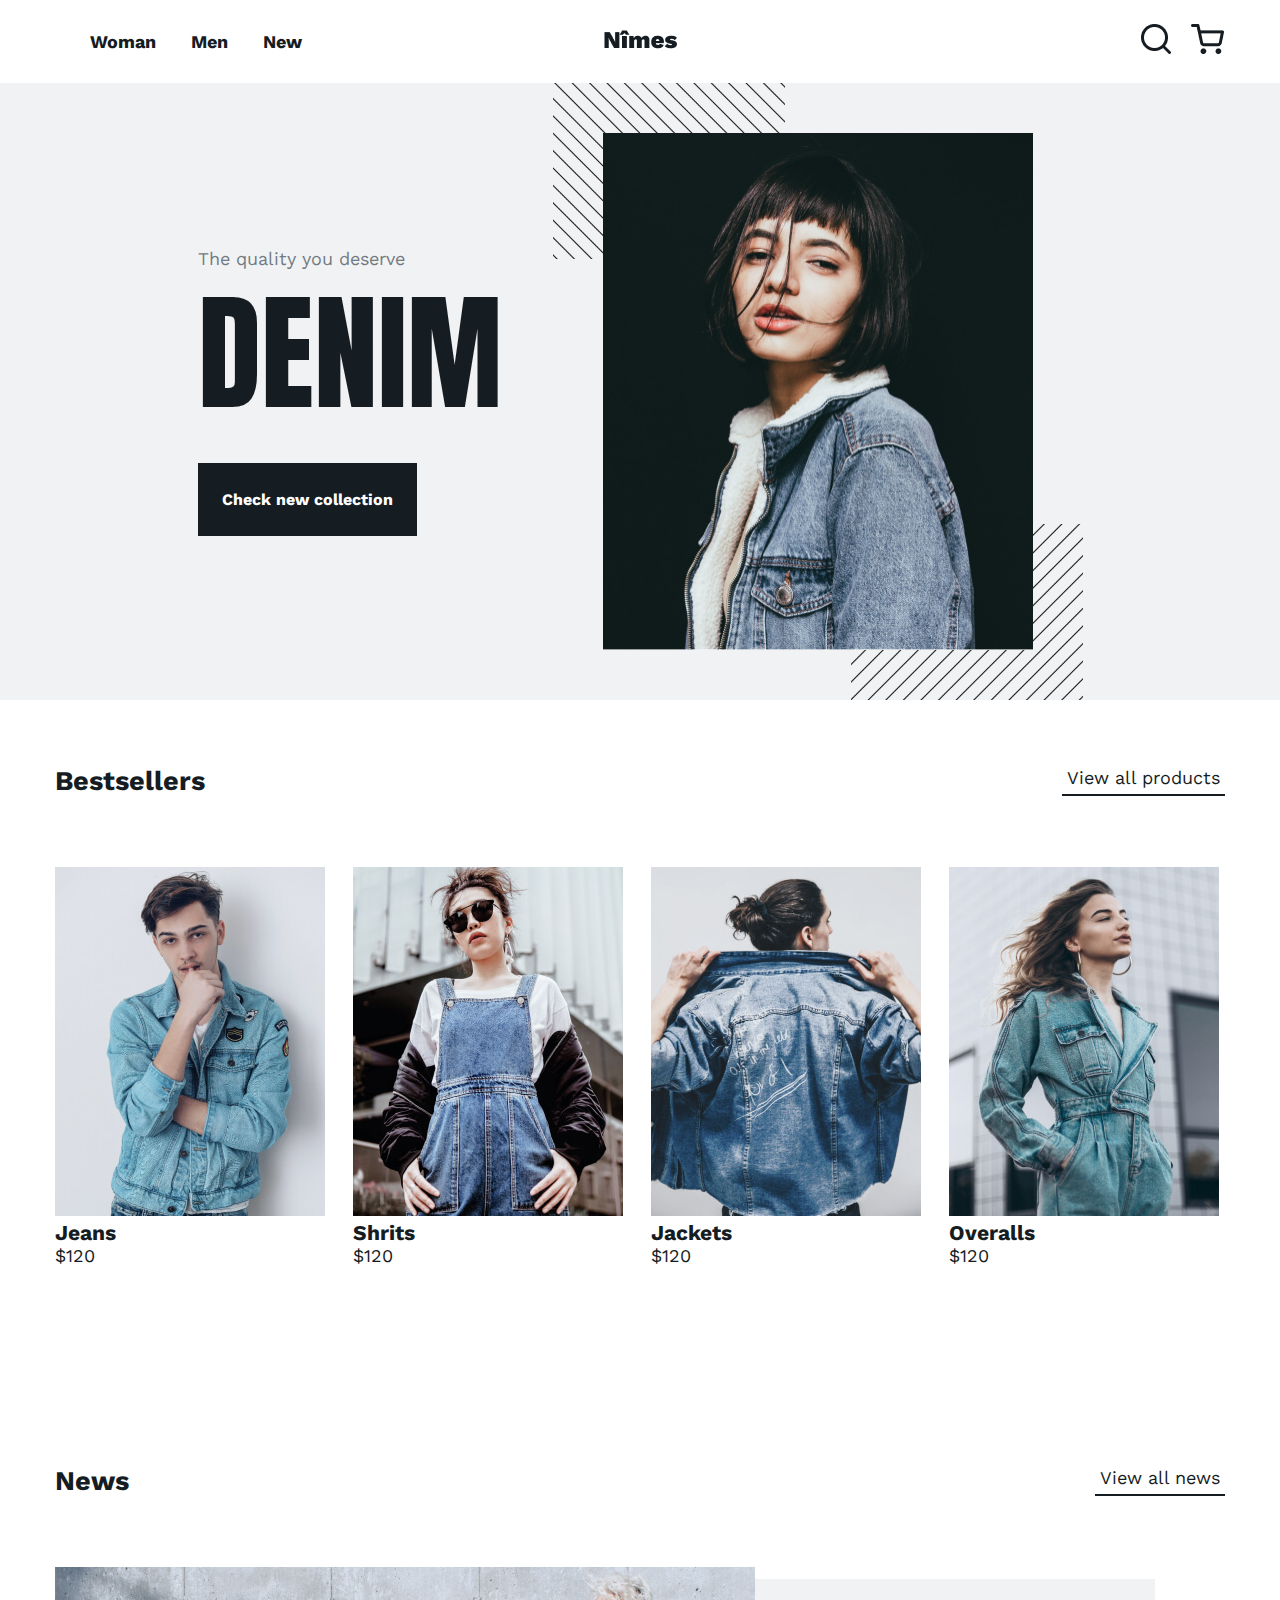
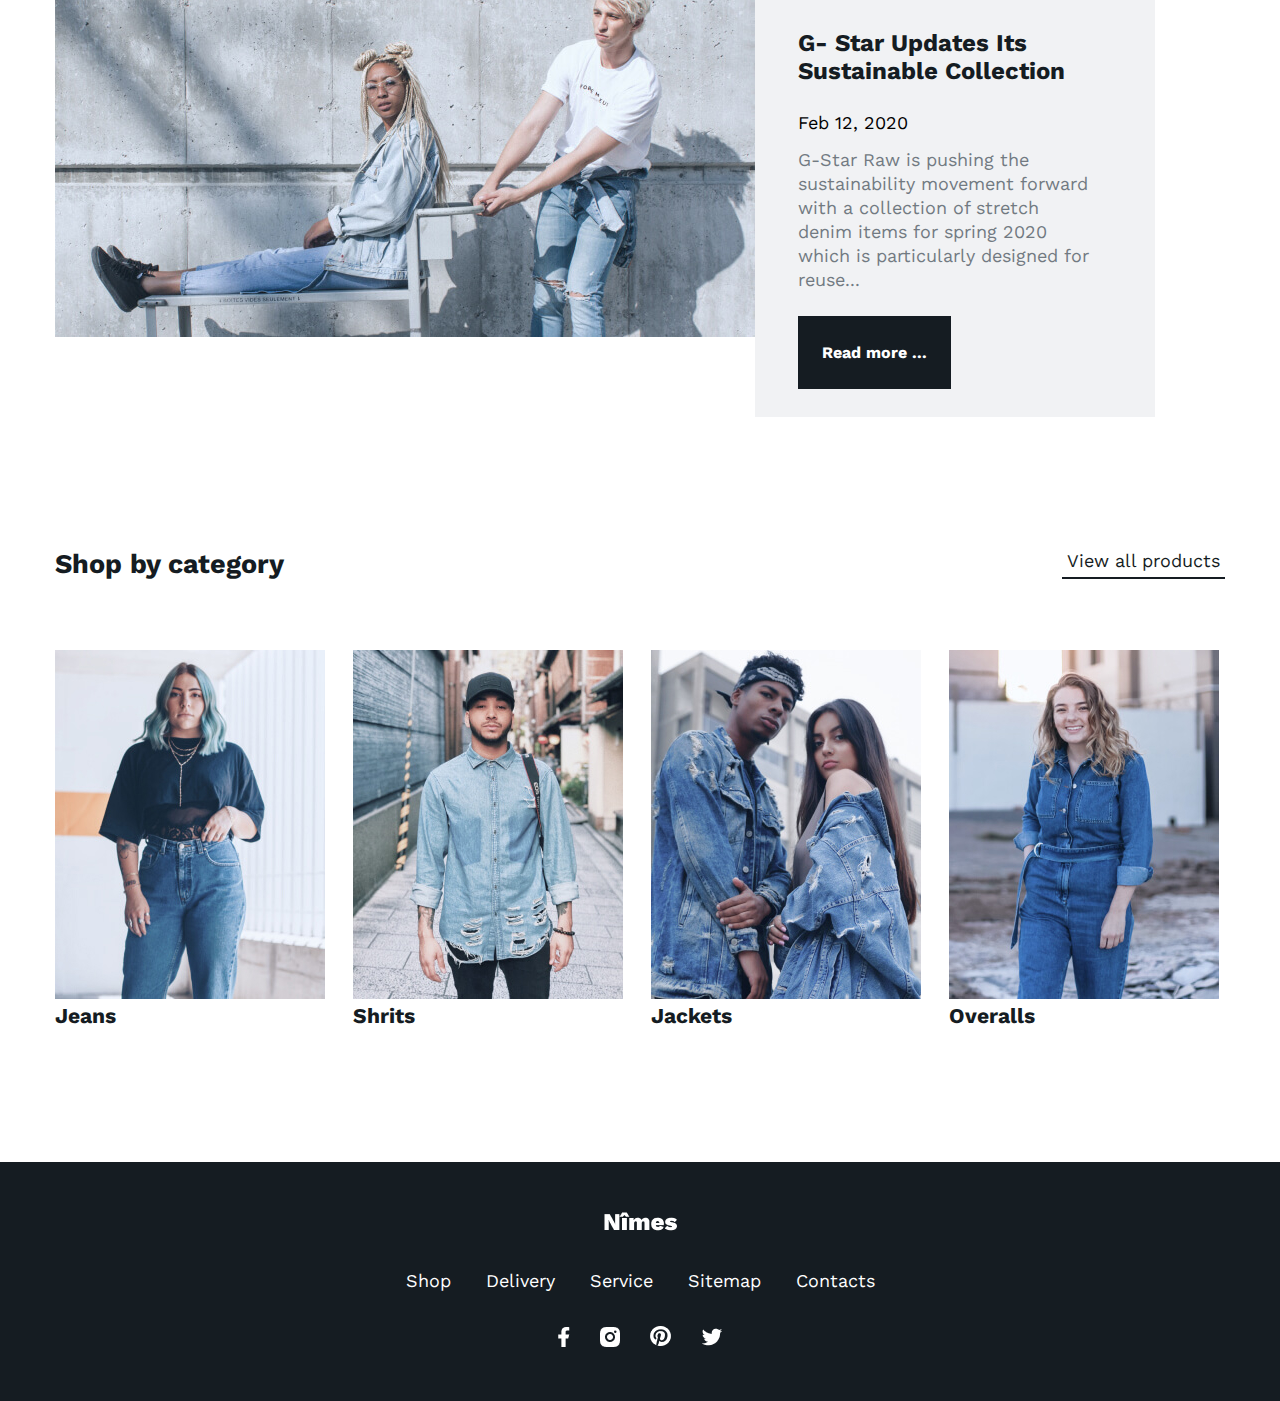
==== index.html @ dc033d05 "инициализировал git" ====
<!DOCTYPE html>
<html lang="ru">
  <head>
      <meta charset="UTF-8">
      <meta http-equiv="X-UA-Compatible" content="IE=edge">
      <meta name="viewport" content="width=device-width, initial-scale=1.0">
      <title>Nimes</title>
      <link rel="preconnect" href="https://fonts.googleapis.com">
      <link rel="preconnect" href="https://fonts.gstatic.com" crossorigin>
      <link href="https://fonts.googleapis.com/css2?family=Inter&display=swap" rel="stylesheet">      
      <link href="https://fonts.googleapis.com/css2?family=Anton&display=swap" rel="stylesheet">      
      <link href="https://fonts.googleapis.com/css2?family=Work+Sans:wght@400;500;600;700&display=swap" rel="stylesheet"> 
      <link rel="stylesheet" href="main.css">
       
  </head>
  <body>
    <header class="main-header">
      <div class="container">
        <nav class="menu">
          <a href="#" class="menu-link">Woman</a>
          <a href="#" class="menu-link">Men</a>
          <a href="#" class="menu-link">New</a>
        </nav>
        <a href="/" class="logo">
          <img src="./img/logo.png" alt="logotip">
        </a>
        <div class="main-header__btns btn-wrapper">
          <a href="/" class="btn-wrapper__link">
            <img src="./img/search-ico.png" alt="search">
          </a>
          <a href="/" class="btn-wrapper__link">
            <img src="./img/basket-ico.png" alt="basket">
          </a>          
        </div>
      </div>
    </header>
    <main>
      <section class="intro">
        <div class="container">
          <div class="intro-list-text">
            <h1 class="intro-title">The quality you deserve</h1>
            <p class="intro-text">DENIM</p>
            <a class="intro-link default-btn" href="/">Check new collection</a>            
          </div>        
          <div class="intro-img-column">            
            <img class="intro-img" src="./img/intro_photo.jpg" width="430" height="517" alt="intro">          
          </div>
        </div>
      </section>      
      <section class="bestsellers main-section">
        <div class="container">
          <header class="title-link">
            <h2 class="title-link__title">Bestsellers</h2>          
            <a href="#" class="title-link__link">View all products</a>        
          </header>
          <ul class="catalog-list catalog-list--min-gap">
            <li class="catalog-list__item">
              <a href="#" class="catalog-list__link">
                <div class="catalog-list__img"><img src="./img/63 1.png" alt="jacket"></div>
                <h3 clas="heades-product">Jeans</h3>  
                <p>$120</p>              
              </a>
            </li>           
            <li class="catalog-list__item">
              <a href="#" class="catalog-list__link">
                <div class="catalog-list__img"> <img src="./img/64 1.png" alt="overalls"></div>
                <h3 clas="heades-product">Shrits</h3>  
                <p>$120</p>              
              </a>
            </li>
            <li class="catalog-list__item">
              <a href="catalog.html" class="catalog-list__link">
                <div class="catalog-list__img"><img src="./img/62 1.png" alt="jacket"></div>
                <h3 clas="heades-product">Jackets</h3>  
                <p>$120</p>              
              </a>
            </li>
            <li class="catalog-list__item">
              <a href="#" class="catalog-list__link">
                <div class="catalog-list__img"><img src="./img/65 1.png" alt="overalls"></div>
                <h3 clas="heades-product">Overalls</h3>
                <p>$120</p>                
              </a>
            </li>
          </ul>          
        </div>
      </section>
      <section class="main-news main-section">
        <div class="container">
          <header class="title-link">
            <h2 class="title-link__title">News</h2>
            <a href="#" class="title-link__link">View all news</a>        
          </header>
          <div class="main-news__wrapper">
            <div class="main-news__img">
              <img src="./img/main-news-img.jpg" alt="Main news picture">
            </div>
            <div class="main-news__diagonal">
              <article class="main-news__article">
                <h3 class="main-news__title">G- Star Updates Its Sustainable Collection</h3>
                <p class="main-news__date">Feb 12, 2020</p>
                <p class="main-news__text">G-Star Raw is pushing the sustainability movement forward with a collection of stretch denim items for spring 2020 which is particularly designed for reuse...</p>
                <a class="main-news__link default-btn" href="#">Read more ...</a>
              </article>
            </div>
          </div>
        </div>
      </section>
      <section class="main-category main-section">
        <div class="container">
          <header class="title-link">
            <h2 class="title-link__title">Shop by category</h2>          
            <a href="#" class="title-link__link">View all products</a>        
          </header>
          <ul class="catalog-list catalog-list--min-gap">
            <li class="catalog-list__item">
              <a href="#" class="catalog-list__link">
                <div class="catalog-list__img"><img src="./img/jeans.jpg" alt="jacket"></div>
                <h3 clas="heades-product">Jeans</h3>                
              </a>
            </li>           
            <li class="catalog-list__item">
              <a href="#" class="catalog-list__link">
                <div class="catalog-list__img"> <img src="./img/shirts.jpg" alt="overalls"></div>
                <h3 clas="heades-product">Shrits</h3>                
              </a>
            </li>
            <li class="catalog-list__item">
              <a href="catalog.html" class="catalog-list__link">
                <div class="catalog-list__img"><img src="./img/jackets.jpg" alt="jacket"></div>
                <h3 clas="heades-product">Jackets</h3>                
              </a>
            </li>
            <li class="catalog-list__item">
              <a href="#" class="catalog-list__link">
                <div class="catalog-list__img"><img src="./img/overalls.jpg" alt="overalls"></div>
                <h3 clas="heades-product">Overalls</h3>                
              </a>
            </li>
          </ul>
        </div>
      </section>  
    </main>
    <footer class="main-footer">
      <a href="/" class="main-footer-logowite">
        <img src="./img/logowite.png" alt="logotip">
      </a>
      <ul class="footer-navigation">
        <li class="footer-navigation-item">
          <a class="footer-navigation-link" href="#">Shop</a>
        </li>
        <li class="footer-navigation-item">
          <a class="footer-navigation-link" href="#">Delivery</a>
        </li>
        <li class="footer-navigation-item">
          <a class="footer-navigation-link" href="#">Service</a>
        </li>
        <li class="footer-navigation-item">
          <a class="footer-navigation-link" href="#">Sitemap</a>
        </li>
        <li class="footer-navigation-item">
          <a class="footer-navigation-link" href="#">Contacts</a>
        </li>   
      </ul>
      <ul class="social-networks">
        <li class="footer-navigation-item">
          <a href="/" class="footer-face">
            <img src="./img/face.png" alt="facebook">
          </a>
        </li>
        <li class="footer-navigation-item">
          <a href="/" class="footer-insta">
            <img src="./img/insta.png" alt="instagram">
          </a>
        </li>
        <li class="footer-navigation-item">
          <a href="/" class="footer-pinterest">
            <img src="./img/pinterest.png" alt="pinterest">
          </a>
        </li>
        <li class="footer-navigation-item">
          <a href="/" class="footer-twitter">
            <img src="./img/twitter.png" alt="twitter">
          </a>
        </li>
      </ul>      
    </footer>
  
  </body>
</html>
---- main.css ----
@import url('styles/css/reset.css');
@import url('styles/css/global.css');
@import url('styles/css/intro.css');
@import url('styles/css/title-link.css');
@import url('styles/css/main-news.css');
@import url('styles/css/catalog.css');
@import url('styles/css/header.css');
@import url('styles/css/footer.css');
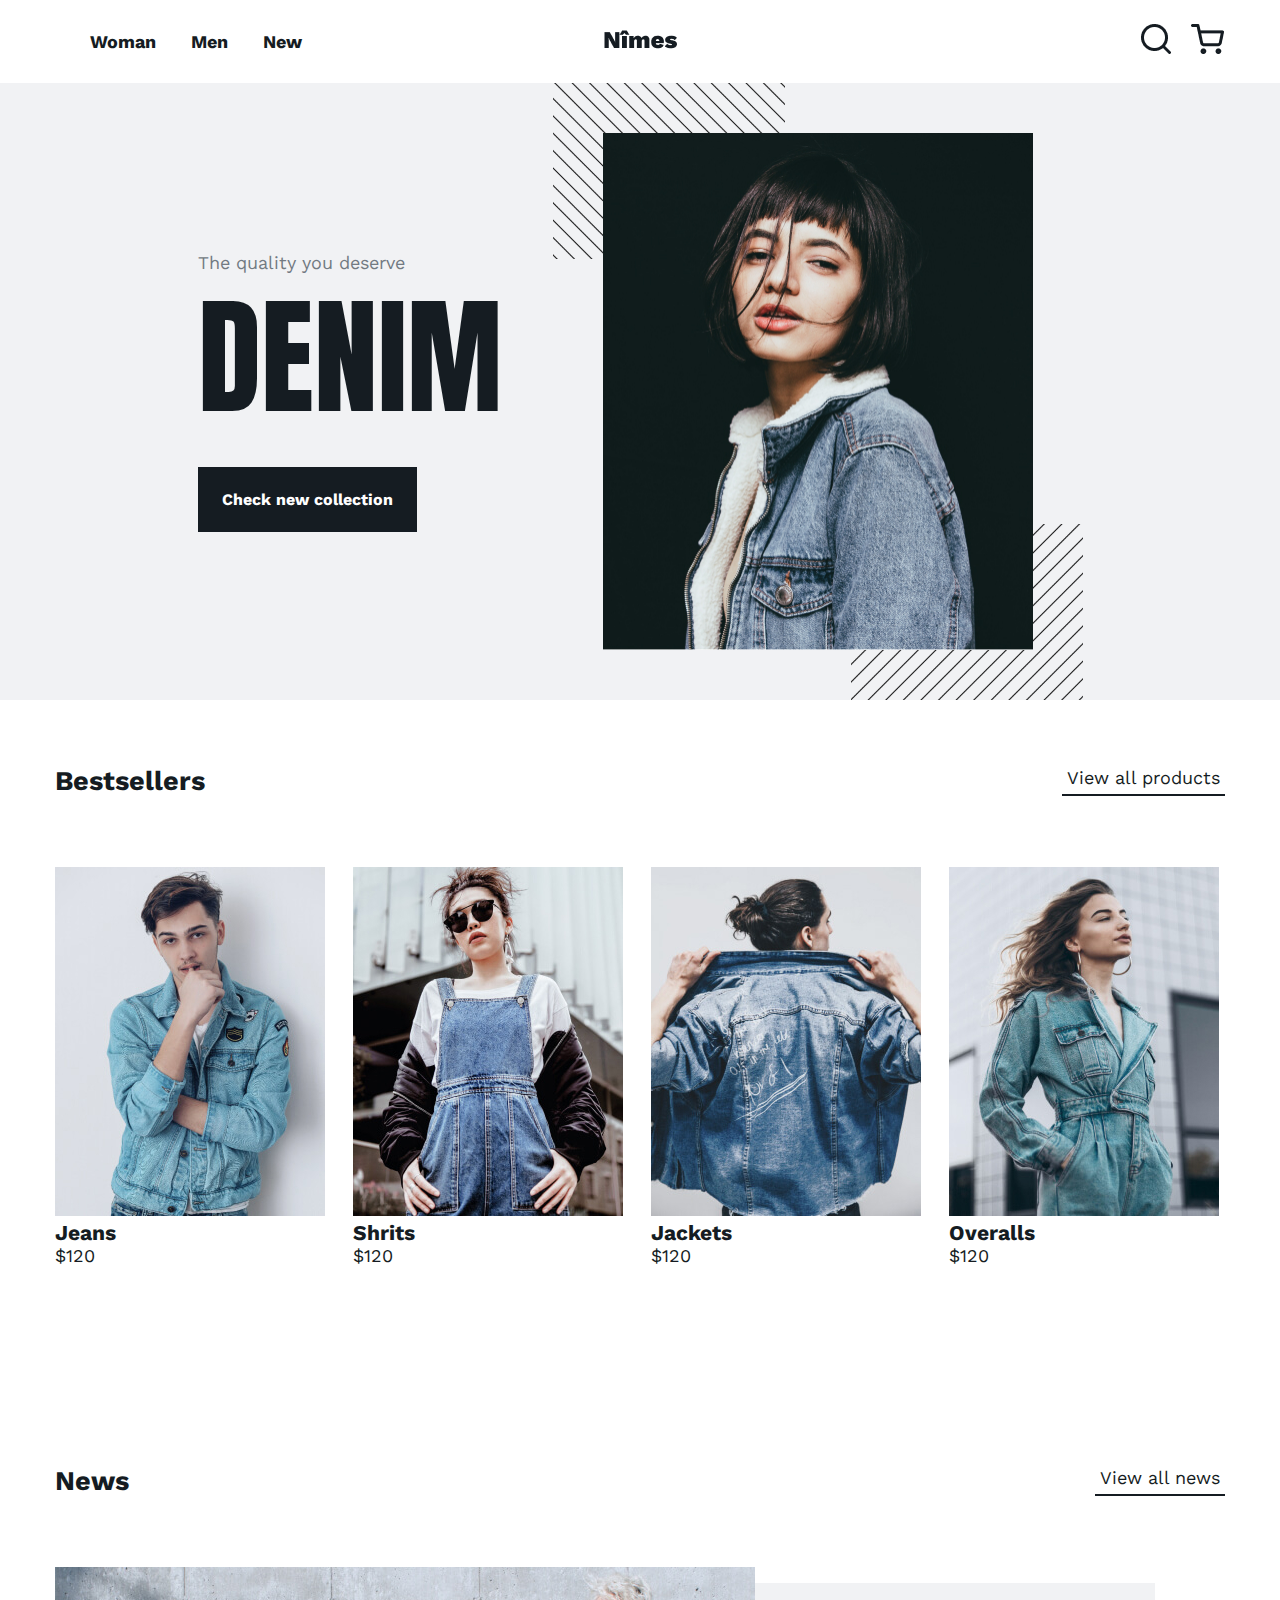
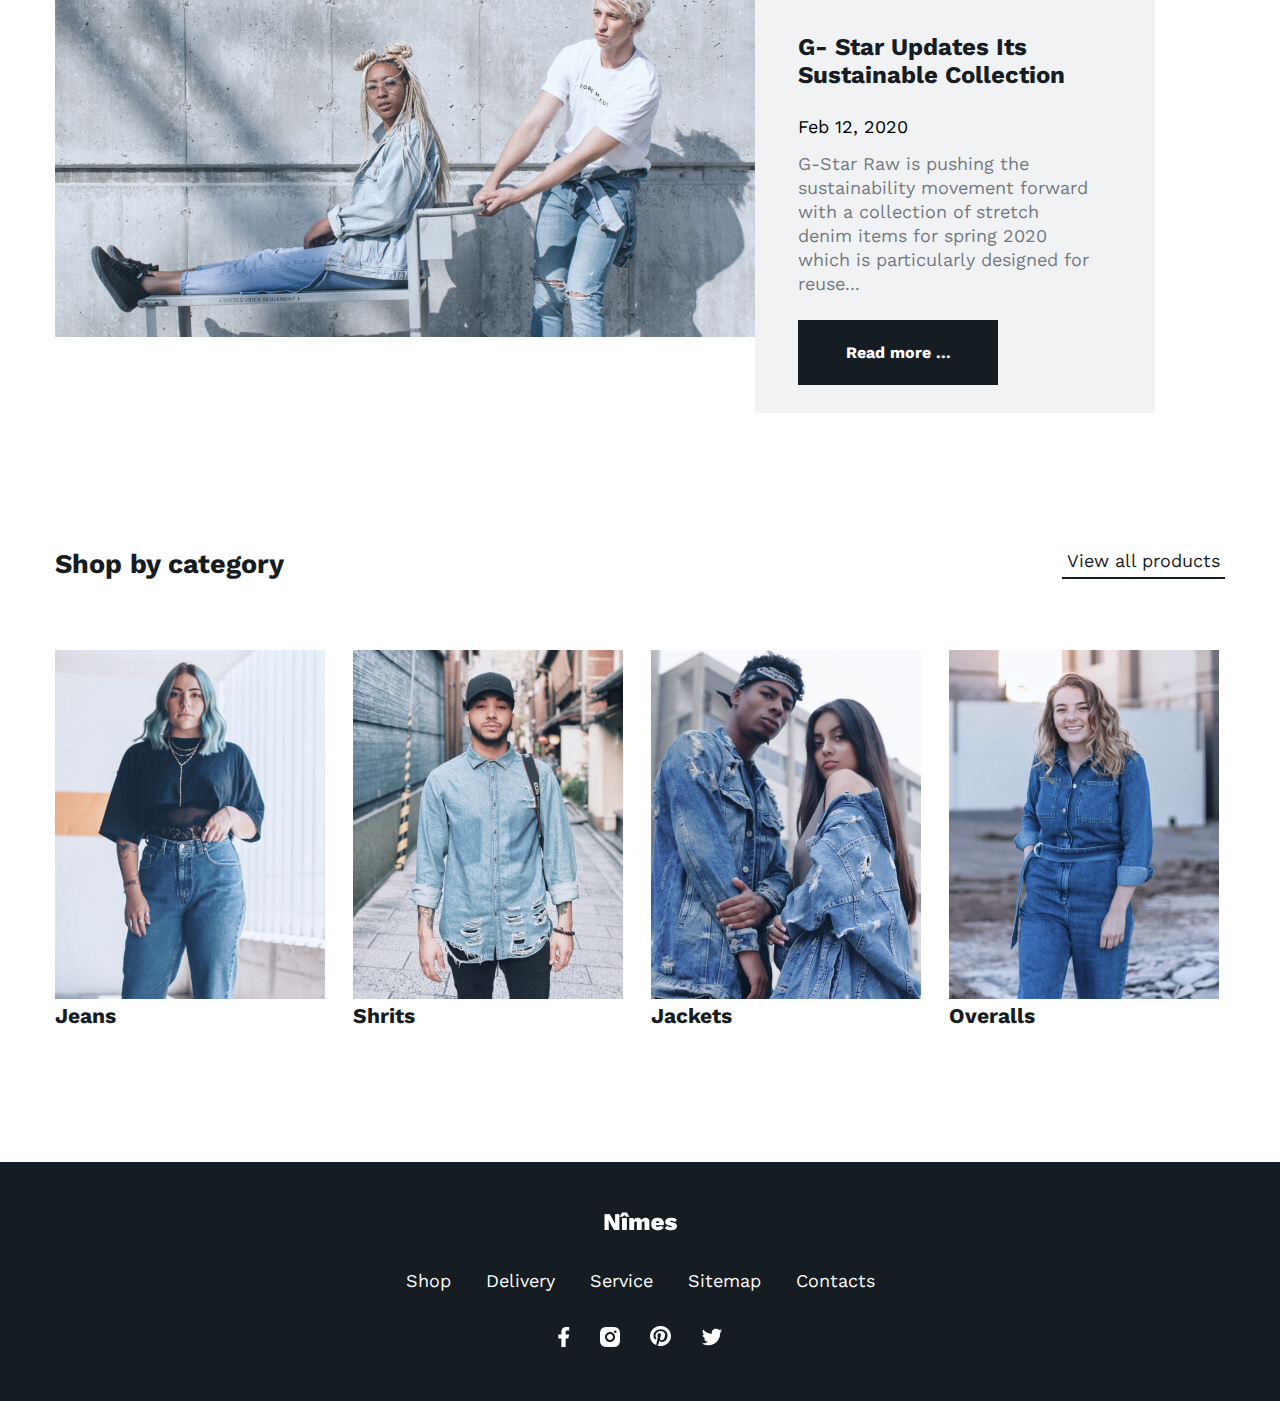
==== commit fc0ae88e: "добавил блок You may also like" ====
--- a/index.html
+++ b/index.html
@@ -56,28 +56,28 @@
           <ul class="catalog-list catalog-list--min-gap">
             <li class="catalog-list__item">
               <a href="#" class="catalog-list__link">
-                <div class="catalog-list__img"><img src="./img/63 1.png" alt="jacket"></div>
+                <div class="catalog-list__img"><img src="./img/63 1.jpg" alt="jacket"></div>
                 <h3 clas="heades-product">Jeans</h3>  
                 <p>$120</p>              
               </a>
             </li>           
             <li class="catalog-list__item">
               <a href="#" class="catalog-list__link">
-                <div class="catalog-list__img"> <img src="./img/64 1.png" alt="overalls"></div>
+                <div class="catalog-list__img"> <img src="./img/64 1.jpg" alt="overalls"></div>
                 <h3 clas="heades-product">Shrits</h3>  
                 <p>$120</p>              
               </a>
             </li>
             <li class="catalog-list__item">
               <a href="catalog.html" class="catalog-list__link">
-                <div class="catalog-list__img"><img src="./img/62 1.png" alt="jacket"></div>
+                <div class="catalog-list__img"><img src="./img/62 1.jpg" alt="jacket"></div>
                 <h3 clas="heades-product">Jackets</h3>  
                 <p>$120</p>              
               </a>
             </li>
             <li class="catalog-list__item">
               <a href="#" class="catalog-list__link">
-                <div class="catalog-list__img"><img src="./img/65 1.png" alt="overalls"></div>
+                <div class="catalog-list__img"><img src="./img/65 1.jpg" alt="overalls"></div>
                 <h3 clas="heades-product">Overalls</h3>
                 <p>$120</p>                
               </a>
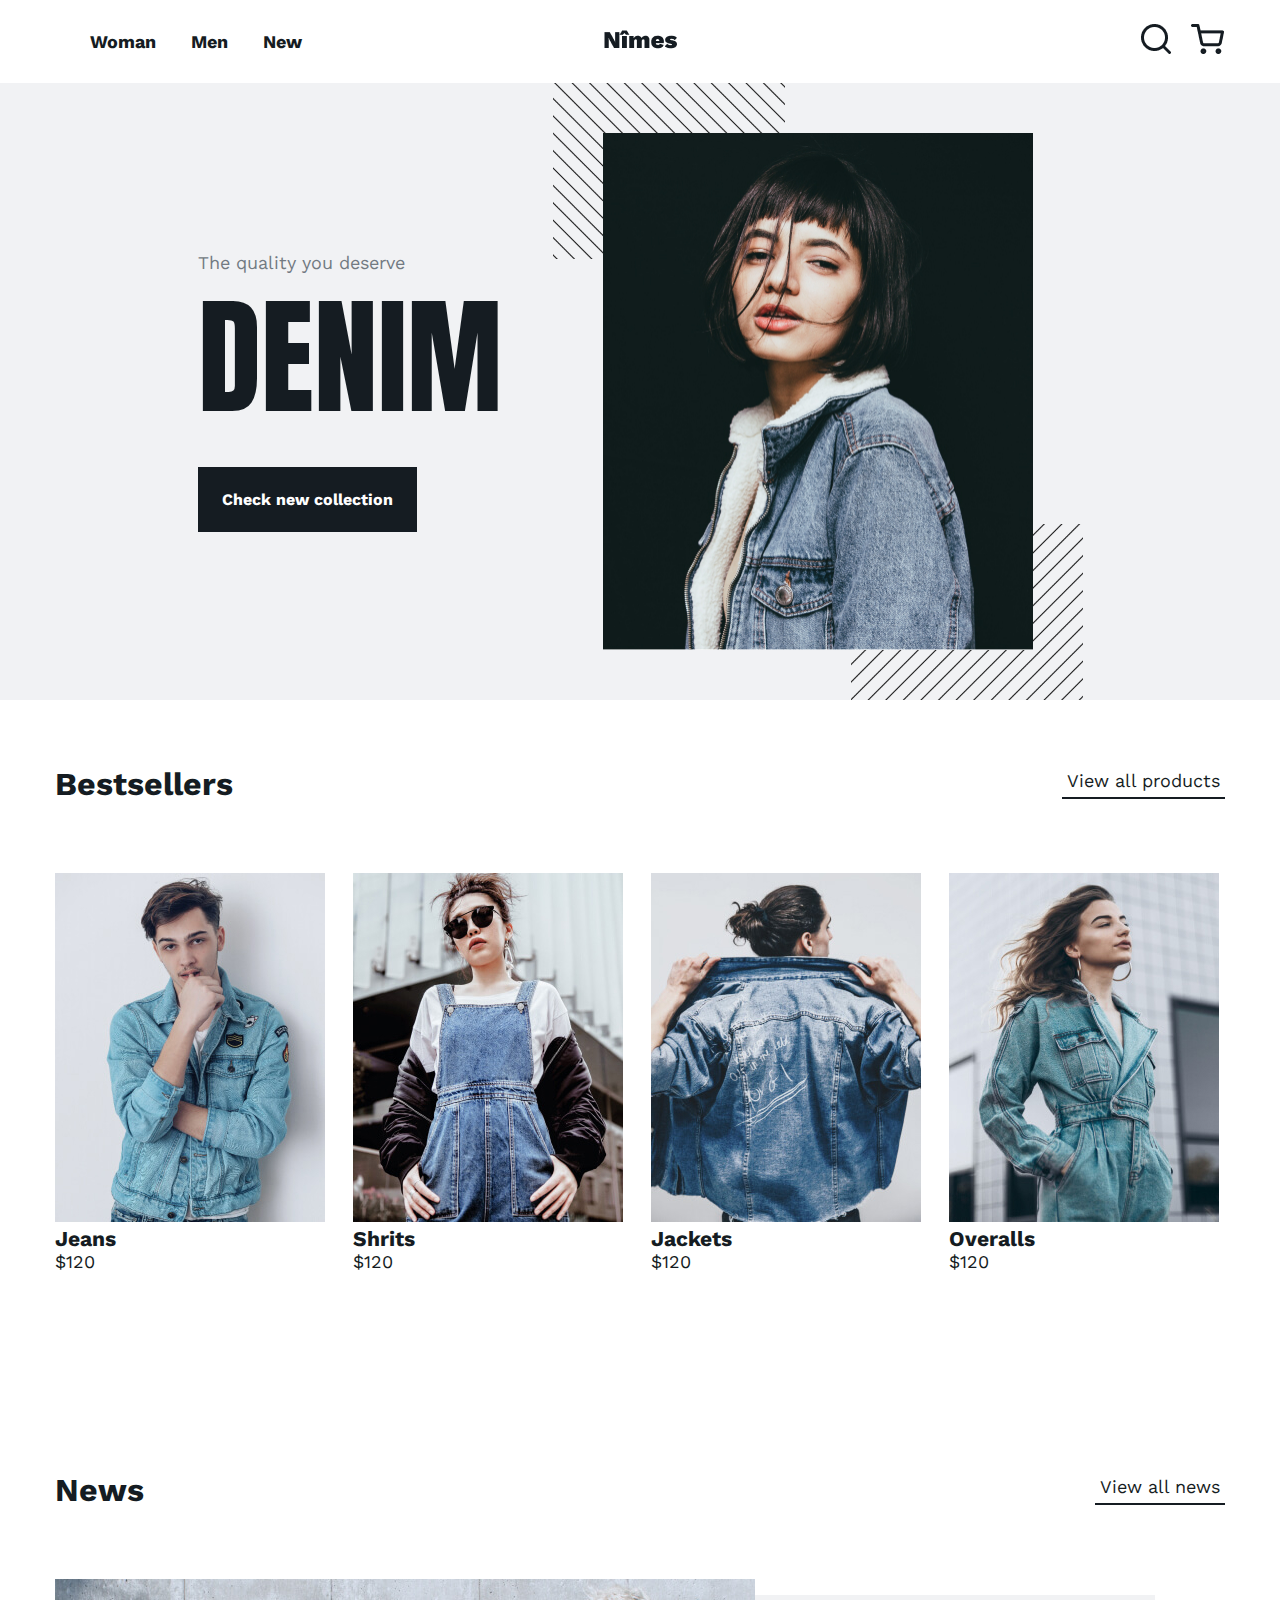
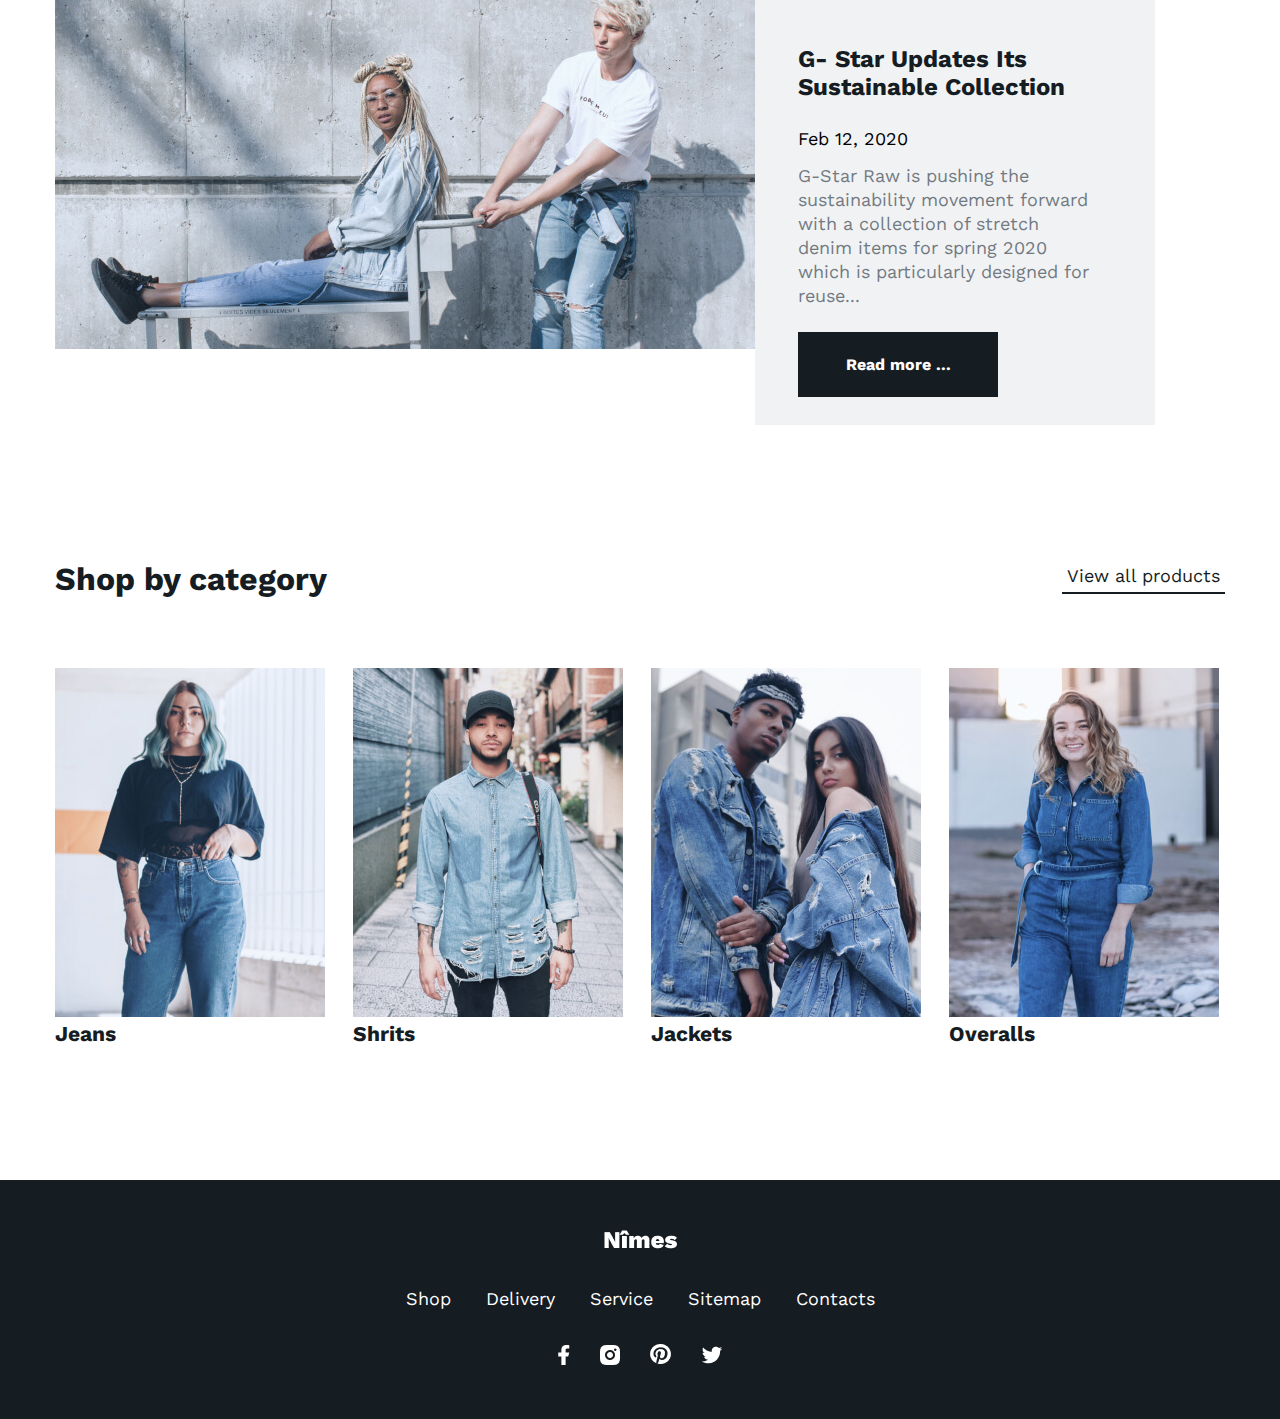
==== commit cc619084: "первый коммит" ====
--- a/index.html
+++ b/index.html
@@ -22,7 +22,7 @@
           <a href="#" class="menu-link">New</a>
         </nav>
         <a href="/" class="logo">
-          <img src="./img/logo.png" alt="logotip">
+          <img src="./img/logo.png" alt="logotype">
         </a>
         <div class="main-header__btns btn-wrapper">
           <a href="/" class="btn-wrapper__link">
--- a/main.css
+++ b/main.css
@@ -5,4 +5,6 @@
 @import url('styles/css/main-news.css');
 @import url('styles/css/catalog.css');
 @import url('styles/css/header.css');
-@import url('styles/css/footer.css');+@import url('styles/css/footer.css');
+@import url('styles/css/сard-product.css');
+@import url('styles/css/filter.css');